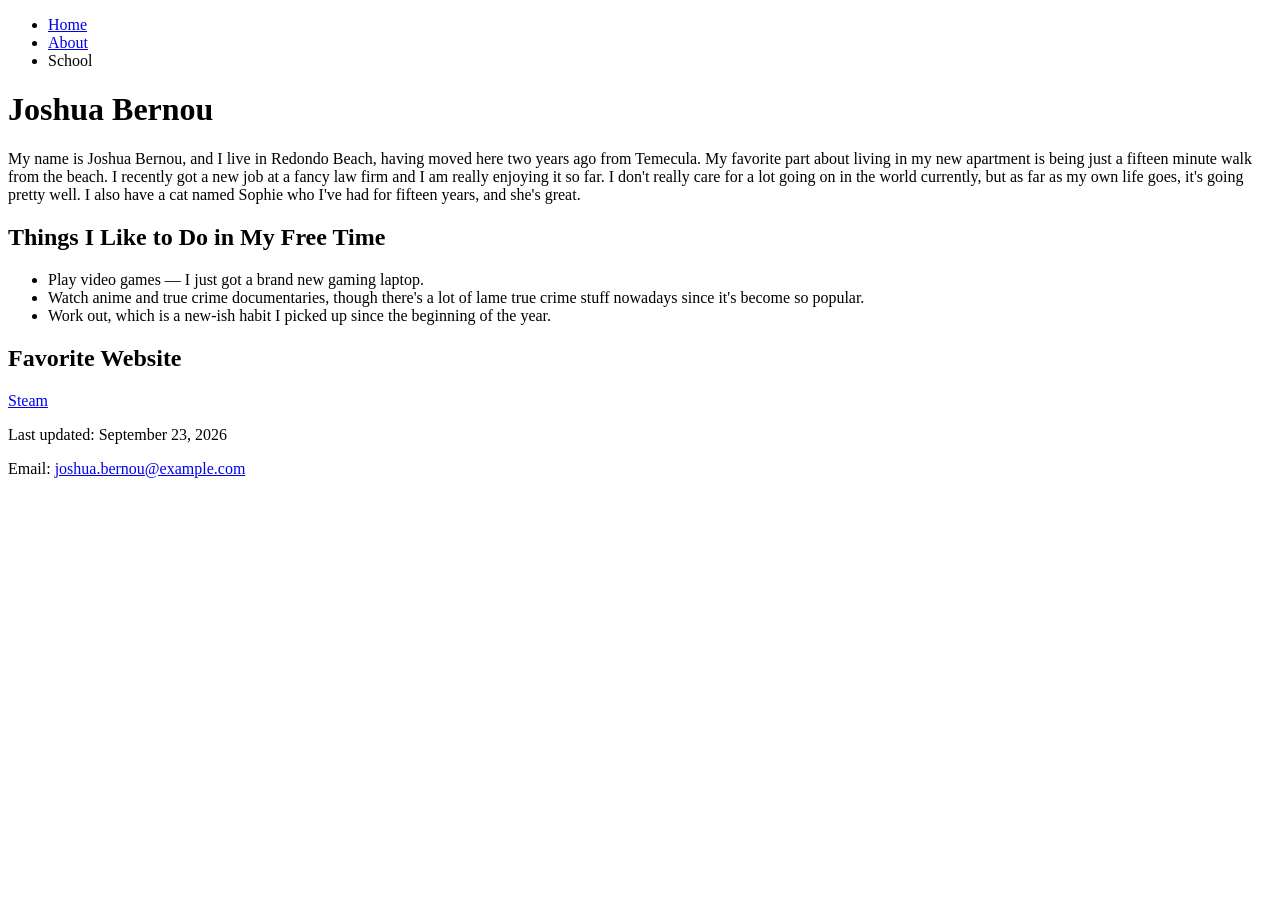
==== index.html @ c1ba9e34 "Rename index (2).html to index.html" ====
<!DOCTYPE html>
<html lang="en">
<head>
    <meta charset="UTF-8">
    <meta name="viewport" content="width=device-width, initial-scale=1.0">
    <meta name="description" content="Personal homepage for Joshua Bernou">
    <meta name="author" content="Joshua Bernou">
    <title>Joshua Bernou</title>
</head>
<body>

    <nav>
        <ul>
            <li><a href="index.html">Home</a></li>
            <li><a href="about.html">About</a></li>
            <li>School</li>
        </ul>
    </nav>

    <h1>Joshua Bernou</h1>

    <p>
        My name is Joshua Bernou, and I live in Redondo Beach, having moved here two years ago from Temecula.
        My favorite part about living in my new apartment is being just a fifteen minute walk from the beach.
        I recently got a new job at a fancy law firm and I am really enjoying it so far.
        I don't really care for a lot going on in the world currently, but as far as my own life goes, it's going pretty well.
        I also have a cat named Sophie who I've had for fifteen years, and she's great.
    </p>

    <h2>Things I Like to Do in My Free Time</h2>
    <ul>
        <li>Play video games — I just got a brand new gaming laptop.</li>
        <li>Watch anime and true crime documentaries, though there's a lot of lame true crime stuff nowadays since it's become so popular.</li>
        <li>Work out, which is a new-ish habit I picked up since the beginning of the year.</li>
    </ul>

    <h2>Favorite Website</h2>
    <p>
        <a href="https://store.steampowered.com/" target="_blank">Steam</a>
    </p>

    <footer>
        <p>Last updated: September 23, 2026</p>
        <p>Email: <a href="mailto:joshua.bernou@example.com">joshua.bernou@example.com</a></p>
    </footer>

</body>
</html>
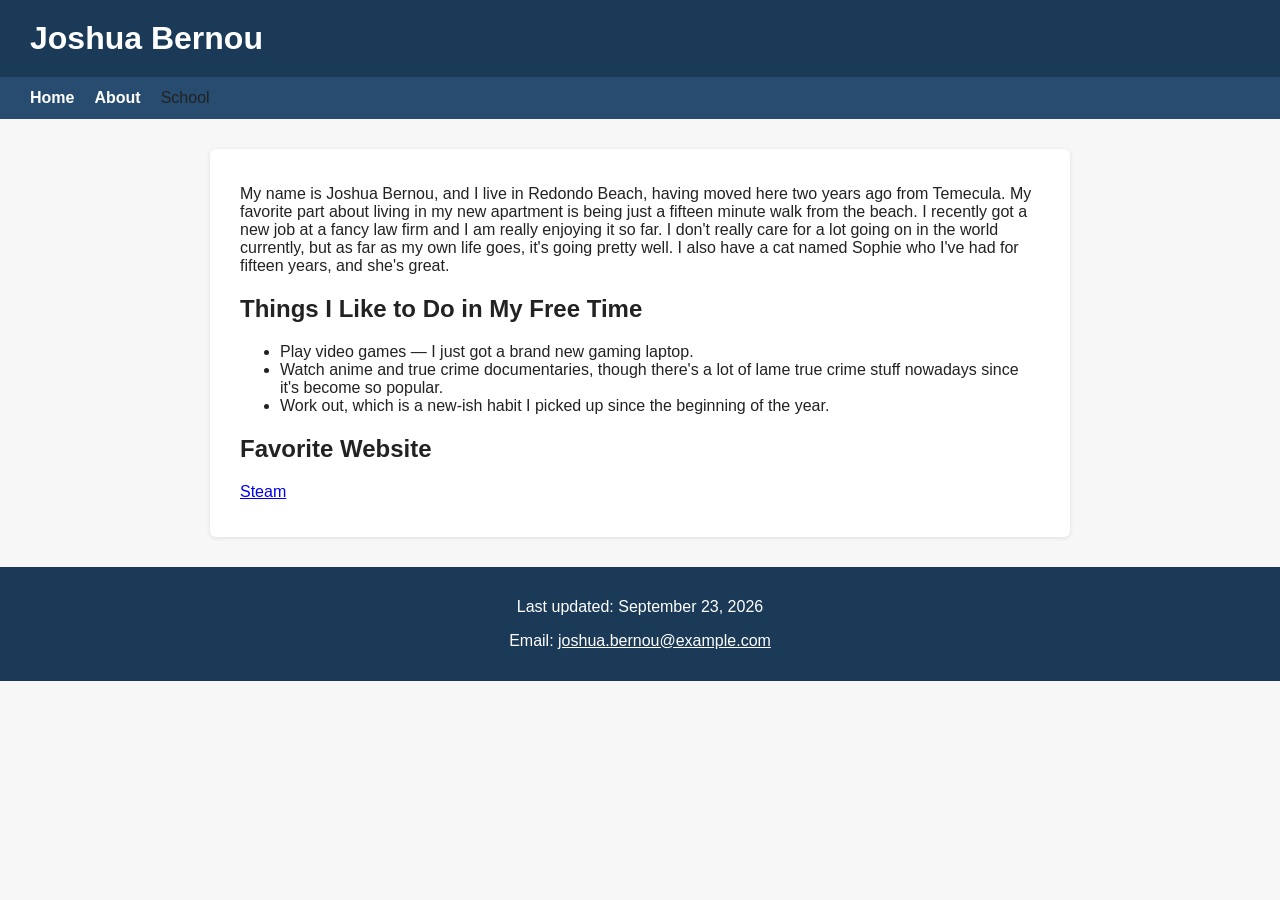
==== commit 17fb0c24: "Add files via upload" ====
--- a/index.html
+++ b/index.html
@@ -5,9 +5,14 @@
     <meta name="viewport" content="width=device-width, initial-scale=1.0">
     <meta name="description" content="Personal homepage for Joshua Bernou">
     <meta name="author" content="Joshua Bernou">
+    <link rel="stylesheet" href="style.css">
     <title>Joshua Bernou</title>
 </head>
 <body>
+
+    <header>
+        <h1>Joshua Bernou</h1>
+    </header>
 
     <nav>
         <ul>
@@ -17,27 +22,27 @@
         </ul>
     </nav>
 
-    <h1>Joshua Bernou</h1>
+    <section>
+        <p>
+            My name is Joshua Bernou, and I live in Redondo Beach, having moved here two years ago from Temecula.
+            My favorite part about living in my new apartment is being just a fifteen minute walk from the beach.
+            I recently got a new job at a fancy law firm and I am really enjoying it so far.
+            I don't really care for a lot going on in the world currently, but as far as my own life goes, it's going pretty well.
+            I also have a cat named Sophie who I've had for fifteen years, and she's great.
+        </p>
 
-    <p>
-        My name is Joshua Bernou, and I live in Redondo Beach, having moved here two years ago from Temecula.
-        My favorite part about living in my new apartment is being just a fifteen minute walk from the beach.
-        I recently got a new job at a fancy law firm and I am really enjoying it so far.
-        I don't really care for a lot going on in the world currently, but as far as my own life goes, it's going pretty well.
-        I also have a cat named Sophie who I've had for fifteen years, and she's great.
-    </p>
+        <h2>Things I Like to Do in My Free Time</h2>
+        <ul>
+            <li>Play video games — I just got a brand new gaming laptop.</li>
+            <li>Watch anime and true crime documentaries, though there's a lot of lame true crime stuff nowadays since it's become so popular.</li>
+            <li>Work out, which is a new-ish habit I picked up since the beginning of the year.</li>
+        </ul>
 
-    <h2>Things I Like to Do in My Free Time</h2>
-    <ul>
-        <li>Play video games — I just got a brand new gaming laptop.</li>
-        <li>Watch anime and true crime documentaries, though there's a lot of lame true crime stuff nowadays since it's become so popular.</li>
-        <li>Work out, which is a new-ish habit I picked up since the beginning of the year.</li>
-    </ul>
-
-    <h2>Favorite Website</h2>
-    <p>
-        <a href="https://store.steampowered.com/" target="_blank">Steam</a>
-    </p>
+        <h2>Favorite Website</h2>
+        <p>
+            <a href="https://store.steampowered.com/" target="_blank">Steam</a>
+        </p>
+    </section>
 
     <footer>
         <p>Last updated: September 23, 2026</p>
--- a/style.css
+++ b/style.css
@@ -0,0 +1,58 @@
+body {
+    font-family: Arial, Helvetica, sans-serif;
+    margin: 0;
+    padding: 0;
+    background-color: #f7f7f7;
+    color: #222;
+}
+
+header {
+    background-color: #1b3a57;
+    color: #ffffff;
+    padding: 20px 30px;
+}
+
+h1 {
+    margin: 0;
+    font-size: 2em;
+}
+
+nav ul {
+    list-style-type: none;
+    display: flex;
+    gap: 20px;
+    padding: 12px 30px;
+    margin: 0;
+    background-color: #274c70;
+}
+
+nav ul li a {
+    color: #ffffff;
+    text-decoration: none;
+    font-weight: bold;
+}
+
+nav ul li a:hover {
+    text-decoration: underline;
+}
+
+section {
+    max-width: 800px;
+    margin: 30px auto;
+    padding: 20px 30px;
+    background-color: #ffffff;
+    border-radius: 6px;
+    box-shadow: 0 1px 4px rgba(0, 0, 0, 0.1);
+}
+
+footer {
+    background-color: #1b3a57;
+    color: #ffffff;
+    text-align: center;
+    padding: 15px;
+    margin-top: 30px;
+}
+
+footer a {
+    color: #ffffff;
+}
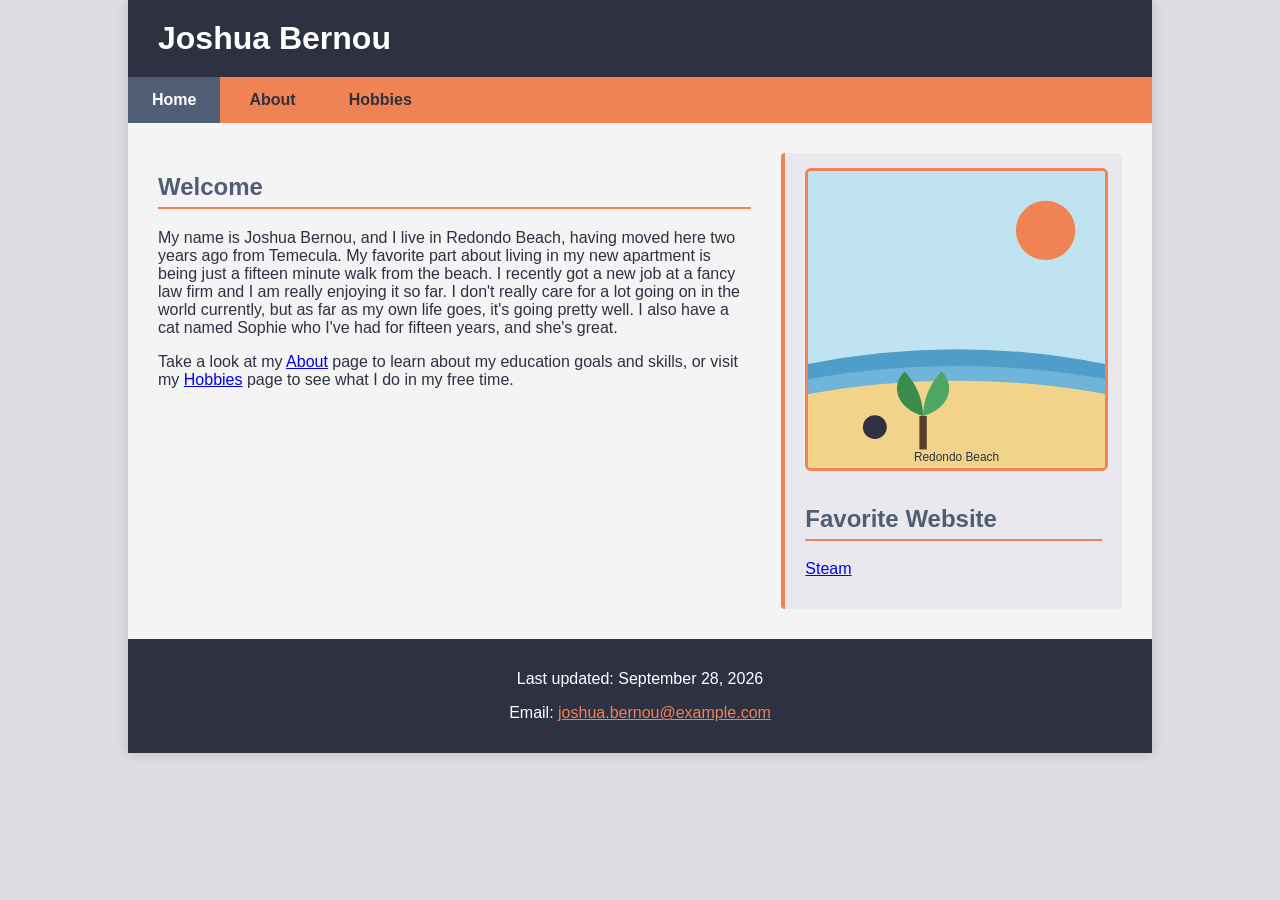
==== commit a2514edd: "Add files via upload" ====
--- a/index.html
+++ b/index.html
@@ -16,36 +16,39 @@
 
     <nav>
         <ul>
-            <li><a href="index.html">Home</a></li>
+            <li><a href="index.html" class="active">Home</a></li>
             <li><a href="about.html">About</a></li>
-            <li>School</li>
+            <li><a href="hobbies.html">Hobbies</a></li>
         </ul>
     </nav>
 
-    <section>
-        <p>
-            My name is Joshua Bernou, and I live in Redondo Beach, having moved here two years ago from Temecula.
-            My favorite part about living in my new apartment is being just a fifteen minute walk from the beach.
-            I recently got a new job at a fancy law firm and I am really enjoying it so far.
-            I don't really care for a lot going on in the world currently, but as far as my own life goes, it's going pretty well.
-            I also have a cat named Sophie who I've had for fifteen years, and she's great.
-        </p>
+    <div class="content-wrapper">
+        <section class="main-col">
+            <h2>Welcome</h2>
+            <p>
+                My name is Joshua Bernou, and I live in Redondo Beach, having moved here two years ago from Temecula.
+                My favorite part about living in my new apartment is being just a fifteen minute walk from the beach.
+                I recently got a new job at a fancy law firm and I am really enjoying it so far.
+                I don't really care for a lot going on in the world currently, but as far as my own life goes, it's going pretty well.
+                I also have a cat named Sophie who I've had for fifteen years, and she's great.
+            </p>
+            <p>
+                Take a look at my <a href="about.html">About</a> page to learn about my education goals and skills,
+                or visit my <a href="hobbies.html">Hobbies</a> page to see what I do in my free time.
+            </p>
+        </section>
 
-        <h2>Things I Like to Do in My Free Time</h2>
-        <ul>
-            <li>Play video games — I just got a brand new gaming laptop.</li>
-            <li>Watch anime and true crime documentaries, though there's a lot of lame true crime stuff nowadays since it's become so popular.</li>
-            <li>Work out, which is a new-ish habit I picked up since the beginning of the year.</li>
-        </ul>
-
-        <h2>Favorite Website</h2>
-        <p>
-            <a href="https://store.steampowered.com/" target="_blank">Steam</a>
-        </p>
-    </section>
+        <aside class="side-col">
+            <img src="beach.svg" alt="Illustration of Redondo Beach" class="profile-img">
+            <h2>Favorite Website</h2>
+            <p>
+                <a href="https://store.steampowered.com/" target="_blank">Steam</a>
+            </p>
+        </aside>
+    </div>
 
     <footer>
-        <p>Last updated: September 23, 2026</p>
+        <p>Last updated: September 28, 2026</p>
         <p>Email: <a href="mailto:joshua.bernou@example.com">joshua.bernou@example.com</a></p>
     </footer>
 
--- a/style.css
+++ b/style.css
@@ -1,13 +1,21 @@
-body {
-    font-family: Arial, Helvetica, sans-serif;
-    margin: 0;
-    padding: 0;
-    background-color: #f7f7f7;
-    color: #222;
+/* ===== Base ===== */
+html {
+    background-color: #dcdde3;
 }
 
+body {
+    max-width: 80%;
+    margin: auto;
+    font-family: Arial, Helvetica, sans-serif;
+    padding: 0;
+    background-color: #f4f4f4;
+    color: #2d3142;
+    box-shadow: 0 0 12px rgba(0, 0, 0, 0.15);
+}
+
+/* ===== Header ===== */
 header {
-    background-color: #1b3a57;
+    background-color: #2d3142;
     color: #ffffff;
     padding: 20px 30px;
 }
@@ -17,42 +25,86 @@
     font-size: 2em;
 }
 
+/* ===== Horizontal Nav ===== */
+nav {
+    background-color: #ef8354;
+}
+
 nav ul {
     list-style-type: none;
     display: flex;
-    gap: 20px;
-    padding: 12px 30px;
+    gap: 5px;
+    padding: 0;
     margin: 0;
-    background-color: #274c70;
+}
+
+nav ul li {
+    margin: 0;
 }
 
 nav ul li a {
-    color: #ffffff;
+    display: block;
+    color: #2d3142;
     text-decoration: none;
     font-weight: bold;
+    padding: 14px 24px;
+    transition: background-color 0.2s ease, color 0.2s ease;
 }
 
-nav ul li a:hover {
-    text-decoration: underline;
+nav ul li a:hover,
+nav ul li a:focus {
+    background-color: #2d3142;
+    color: #ffffff;
 }
 
-section {
-    max-width: 800px;
-    margin: 30px auto;
-    padding: 20px 30px;
-    background-color: #ffffff;
-    border-radius: 6px;
-    box-shadow: 0 1px 4px rgba(0, 0, 0, 0.1);
+nav ul li a.active {
+    background-color: #4f5d75;
+    color: #ffffff;
 }
 
+/* ===== 2-Column Fluid Content Layout ===== */
+.content-wrapper {
+    display: flex;
+    flex-wrap: wrap;
+    gap: 30px;
+    padding: 30px;
+}
+
+.main-col {
+    flex: 2 1 60%;
+}
+
+.side-col {
+    flex: 1 1 30%;
+    background-color: #eae8ef;
+    border-left: 4px solid #ef8354;
+    padding: 15px 20px;
+    border-radius: 4px;
+}
+
+.main-col h2,
+.side-col h2 {
+    color: #4f5d75;
+    border-bottom: 2px solid #ef8354;
+    padding-bottom: 6px;
+}
+
+.profile-img {
+    max-width: 100%;
+    height: auto;
+    border-radius: 6px;
+    border: 3px solid #ef8354;
+    margin-bottom: 10px;
+}
+
+/* ===== Footer ===== */
 footer {
-    background-color: #1b3a57;
+    background-color: #2d3142;
     color: #ffffff;
     text-align: center;
     padding: 15px;
-    margin-top: 30px;
 }
 
 footer a {
-    color: #ffffff;
+    color: #ef8354;
 }
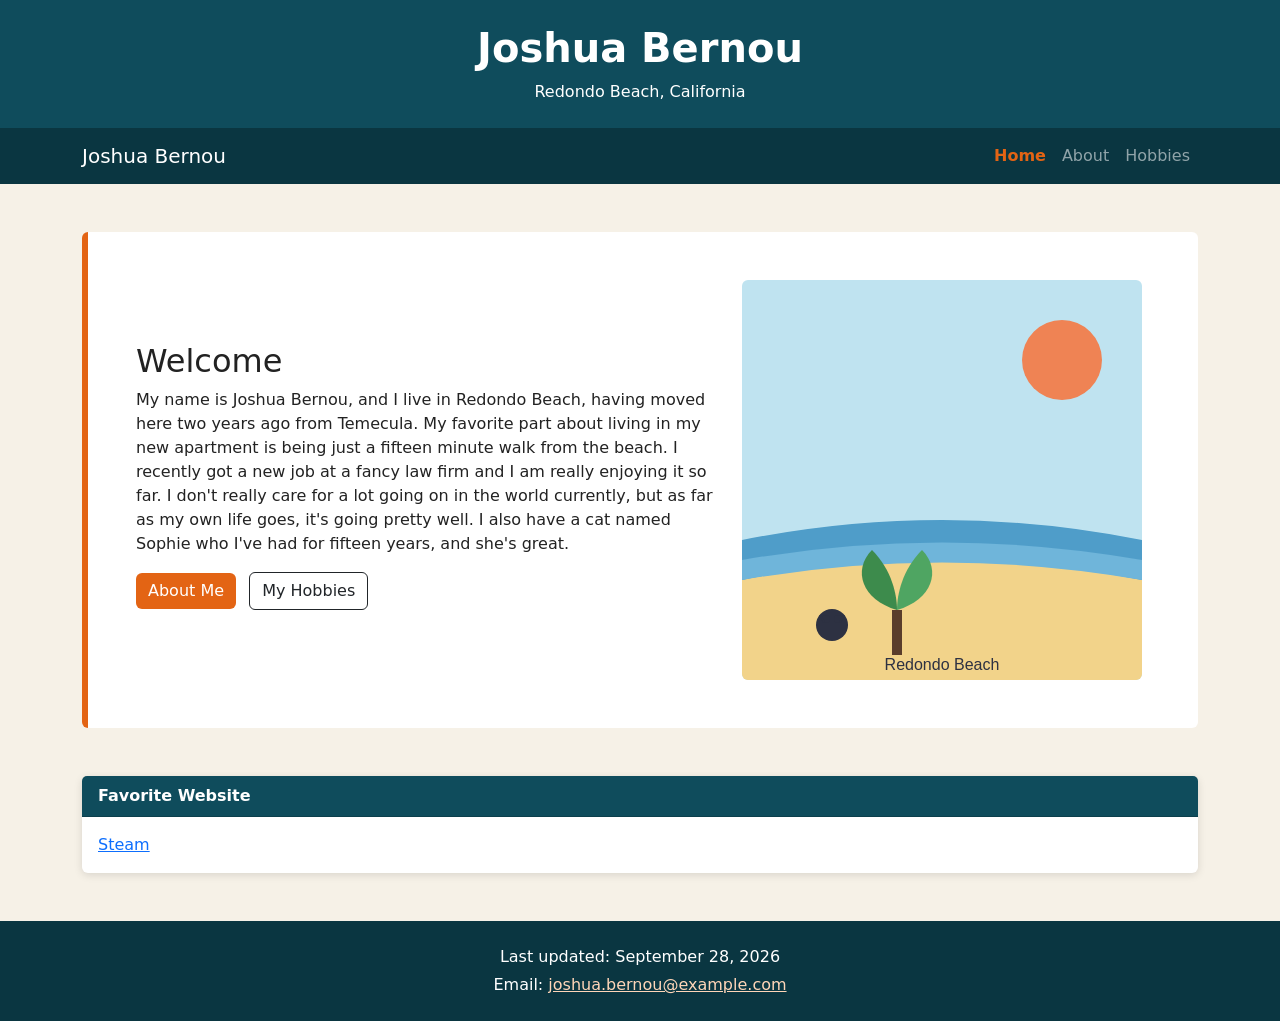
==== commit fcfe253b: "Add files via upload" ====
--- a/index.html
+++ b/index.html
@@ -1,56 +1,67 @@
 <!DOCTYPE html>
 <html lang="en">
 <head>
-    <meta charset="UTF-8">
-    <meta name="viewport" content="width=device-width, initial-scale=1.0">
-    <meta name="description" content="Personal homepage for Joshua Bernou">
-    <meta name="author" content="Joshua Bernou">
-    <link rel="stylesheet" href="style.css">
-    <title>Joshua Bernou</title>
+  <meta charset="utf-8">
+  <meta name="viewport" content="width=device-width, initial-scale=1">
+  <meta name="author" content="Joshua Bernou">
+  <meta name="description" content="Personal homepage for Joshua Bernou">
+  <title>Joshua Bernou</title>
+  <link href="https://cdn.jsdelivr.net/npm/bootstrap@5.3.3/dist/css/bootstrap.min.css" rel="stylesheet">
+  <link href="style.css" rel="stylesheet">
 </head>
 <body>
 
-    <header>
-        <h1>Joshua Bernou</h1>
-    </header>
+<header class="site-header p-4 text-center">
+  <h1>Joshua Bernou</h1>
+  <p class="mb-0">Redondo Beach, California</p>
+</header>
 
-    <nav>
-        <ul>
-            <li><a href="index.html" class="active">Home</a></li>
-            <li><a href="about.html">About</a></li>
-            <li><a href="hobbies.html">Hobbies</a></li>
-        </ul>
-    </nav>
+<nav class="navbar navbar-expand-sm navbar-dark sticky-top">
+  <div class="container">
+    <a class="navbar-brand" href="index.html">Joshua Bernou</a>
+    <button class="navbar-toggler" type="button" data-bs-toggle="collapse" data-bs-target="#mainNav" aria-controls="mainNav" aria-expanded="false" aria-label="Toggle navigation">
+      <span class="navbar-toggler-icon"></span>
+    </button>
+    <div class="collapse navbar-collapse" id="mainNav">
+      <ul class="navbar-nav ms-auto">
+        <li class="nav-item"><a class="nav-link active" href="index.html">Home</a></li>
+        <li class="nav-item"><a class="nav-link" href="about.html">About</a></li>
+        <li class="nav-item"><a class="nav-link" href="hobbies.html">Hobbies</a></li>
+      </ul>
+    </div>
+  </div>
+</nav>
 
-    <div class="content-wrapper">
-        <section class="main-col">
-            <h2>Welcome</h2>
-            <p>
-                My name is Joshua Bernou, and I live in Redondo Beach, having moved here two years ago from Temecula.
-                My favorite part about living in my new apartment is being just a fifteen minute walk from the beach.
-                I recently got a new job at a fancy law firm and I am really enjoying it so far.
-                I don't really care for a lot going on in the world currently, but as far as my own life goes, it's going pretty well.
-                I also have a cat named Sophie who I've had for fifteen years, and she's great.
-            </p>
-            <p>
-                Take a look at my <a href="about.html">About</a> page to learn about my education goals and skills,
-                or visit my <a href="hobbies.html">Hobbies</a> page to see what I do in my free time.
-            </p>
-        </section>
+<main class="container my-5">
+  <section class="hero p-4 p-md-5 rounded mb-5">
+    <div class="row align-items-center g-4">
+      <div class="col-md-7">
+        <h2>Welcome</h2>
+        <p>My name is Joshua Bernou, and I live in Redondo Beach, having moved here two years ago from Temecula. My favorite part about living in my new apartment is being just a fifteen minute walk from the beach. I recently got a new job at a fancy law firm and I am really enjoying it so far. I don't really care for a lot going on in the world currently, but as far as my own life goes, it's going pretty well. I also have a cat named Sophie who I've had for fifteen years, and she's great.</p>
+        <a href="about.html" class="btn btn-coral me-2 mb-2">About Me</a>
+        <a href="hobbies.html" class="btn btn-outline-dark mb-2">My Hobbies</a>
+      </div>
+      <div class="col-md-5">
+        <img src="beach.svg" class="img-fluid rounded" alt="Illustration of Redondo Beach">
+      </div>
+    </div>
+  </section>
 
-        <aside class="side-col">
-            <img src="beach.svg" alt="Illustration of Redondo Beach" class="profile-img">
-            <h2>Favorite Website</h2>
-            <p>
-                <a href="https://store.steampowered.com/" target="_blank">Steam</a>
-            </p>
-        </aside>
+  <section class="card">
+    <div class="card-header">Favorite Website</div>
+    <div class="card-body">
+      <a href="https://store.steampowered.com/" target="_blank" rel="noopener">Steam</a>
     </div>
+  </section>
+</main>
 
-    <footer>
-        <p>Last updated: September 28, 2026</p>
-        <p>Email: <a href="mailto:joshua.bernou@example.com">joshua.bernou@example.com</a></p>
-    </footer>
+<footer class="py-4 text-center">
+  <div class="container">
+    <p class="mb-1">Last updated: September 28, 2026</p>
+    <p class="mb-0">Email: <a href="mailto:joshua.bernou@example.com">joshua.bernou@example.com</a></p>
+  </div>
+</footer>
 
+<script src="https://cdn.jsdelivr.net/npm/bootstrap@5.3.3/dist/js/bootstrap.bundle.min.js"></script>
 </body>
 </html>
--- a/style.css
+++ b/style.css
@@ -1,110 +1,18 @@
-/* ===== Base ===== */
-html {
-    background-color: #dcdde3;
+:root {
+  --ocean: #0f4c5c;
+  --ocean-dark: #0a3641;
+  --sand: #f6f1e7;
+  --coral: #e36414;
 }
-
-body {
-    max-width: 80%;
-    margin: auto;
-    font-family: Arial, Helvetica, sans-serif;
-    padding: 0;
-    background-color: #f4f4f4;
-    color: #2d3142;
-    box-shadow: 0 0 12px rgba(0, 0, 0, 0.15);
-}
-
-/* ===== Header ===== */
-header {
-    background-color: #2d3142;
-    color: #ffffff;
-    padding: 20px 30px;
-}
-
-h1 {
-    margin: 0;
-    font-size: 2em;
-}
-
-/* ===== Horizontal Nav ===== */
-nav {
-    background-color: #ef8354;
-}
-
-nav ul {
-    list-style-type: none;
-    display: flex;
-    gap: 5px;
-    padding: 0;
-    margin: 0;
-}
-
-nav ul li {
-    margin: 0;
-}
-
-nav ul li a {
-    display: block;
-    color: #2d3142;
-    text-decoration: none;
-    font-weight: bold;
-    padding: 14px 24px;
-    transition: background-color 0.2s ease, color 0.2s ease;
-}
-
-nav ul li a:hover,
-nav ul li a:focus {
-    background-color: #2d3142;
-    color: #ffffff;
-}
-
-nav ul li a.active {
-    background-color: #4f5d75;
-    color: #ffffff;
-}
-
-/* ===== 2-Column Fluid Content Layout ===== */
-.content-wrapper {
-    display: flex;
-    flex-wrap: wrap;
-    gap: 30px;
-    padding: 30px;
-}
-
-.main-col {
-    flex: 2 1 60%;
-}
-
-.side-col {
-    flex: 1 1 30%;
-    background-color: #eae8ef;
-    border-left: 4px solid #ef8354;
-    padding: 15px 20px;
-    border-radius: 4px;
-}
-
-.main-col h2,
-.side-col h2 {
-    color: #4f5d75;
-    border-bottom: 2px solid #ef8354;
-    padding-bottom: 6px;
-}
-
-.profile-img {
-    max-width: 100%;
-    height: auto;
-    border-radius: 6px;
-    border: 3px solid #ef8354;
-    margin-bottom: 10px;
-}
-
-/* ===== Footer ===== */
-footer {
-    background-color: #2d3142;
-    color: #ffffff;
-    text-align: center;
-    padding: 15px;
-}
-
-footer a {
-    color: #ef8354;
-}
+body { background-color: var(--sand); color: #222; }
+.site-header { background-color: var(--ocean); color: #fff; }
+.site-header h1 { font-weight: 700; }
+.navbar { background-color: var(--ocean-dark) !important; }
+.navbar .nav-link.active { color: var(--coral) !important; font-weight: 600; }
+.hero { background-color: #fff; border-left: 6px solid var(--coral); }
+.card { border: 0; box-shadow: 0 2px 8px rgba(0, 0, 0, 0.12); }
+.card-header { background-color: var(--ocean); color: #fff; font-weight: 600; }
+.btn-coral { background-color: var(--coral); color: #fff; border: 0; }
+.btn-coral:hover { background-color: #c4540f; color: #fff; }
+footer { background-color: var(--ocean-dark); color: #fff; }
+footer a { color: #ffd6b8; }
